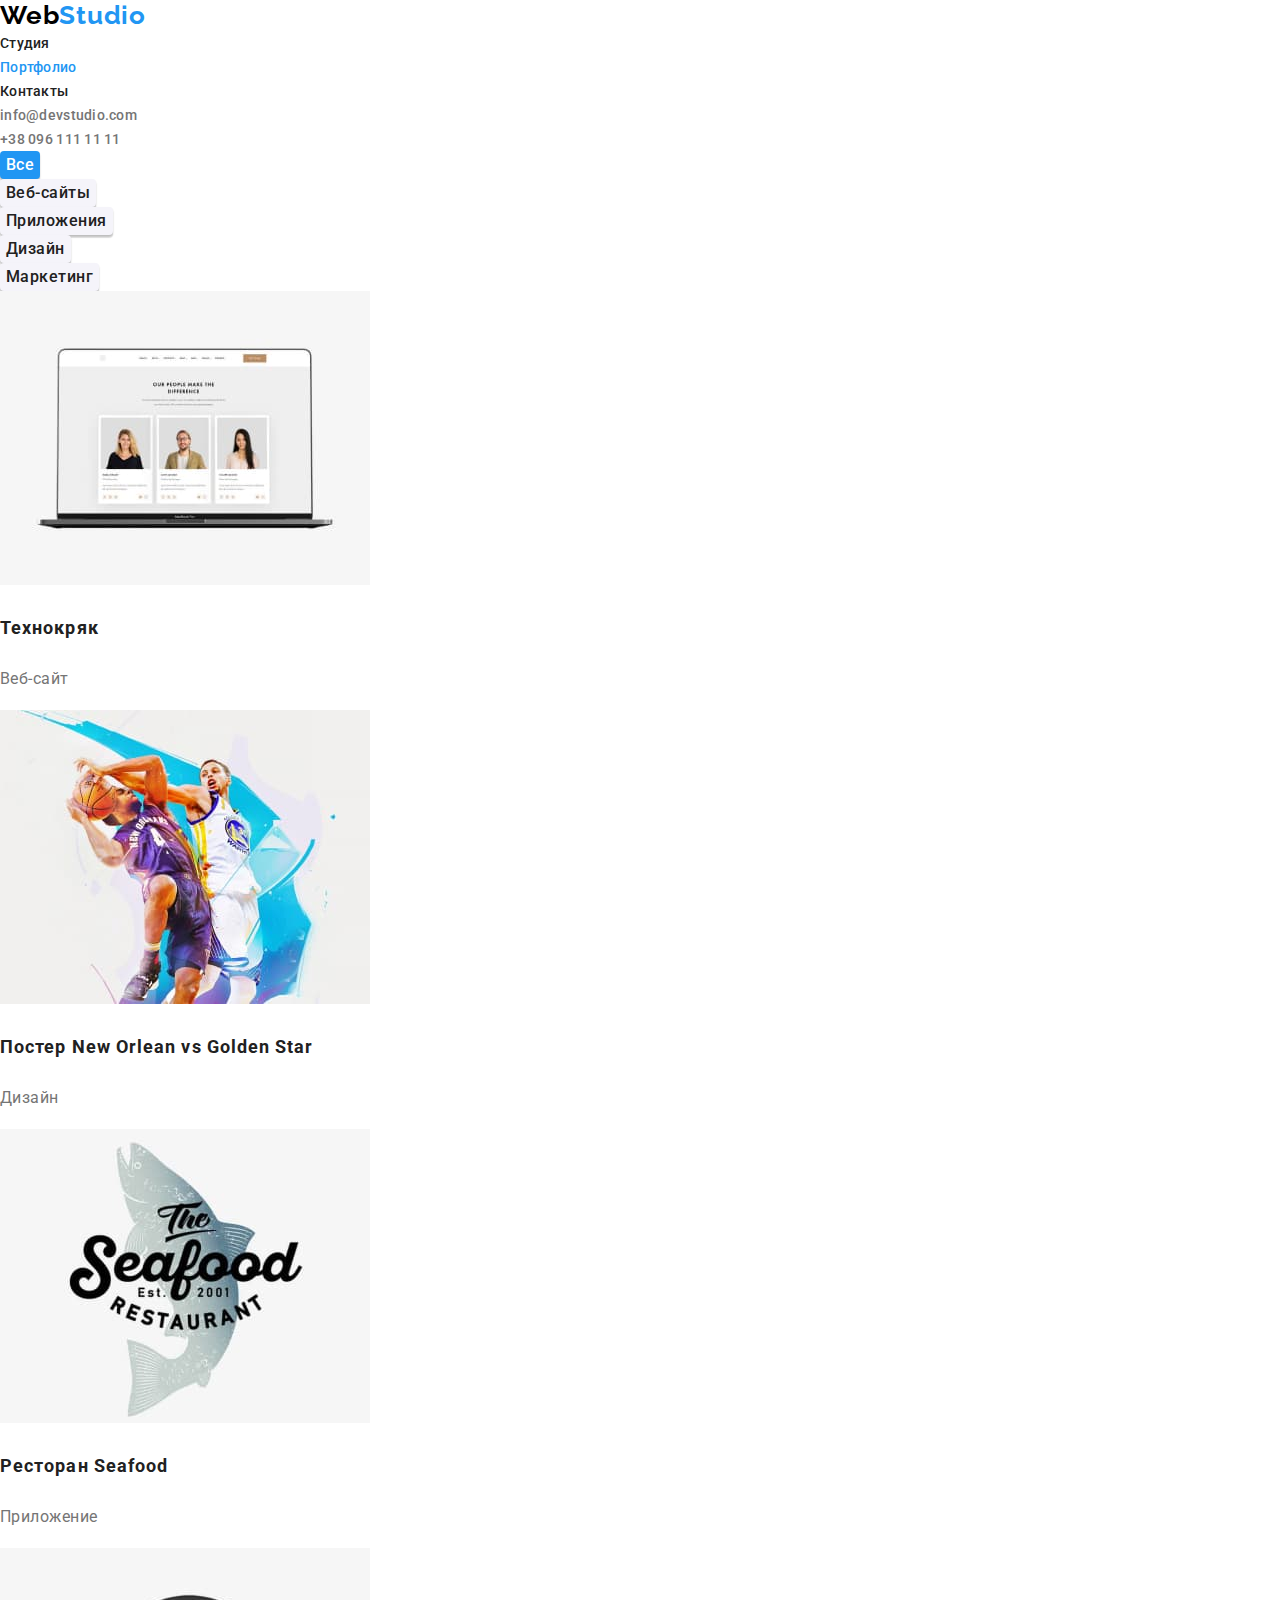
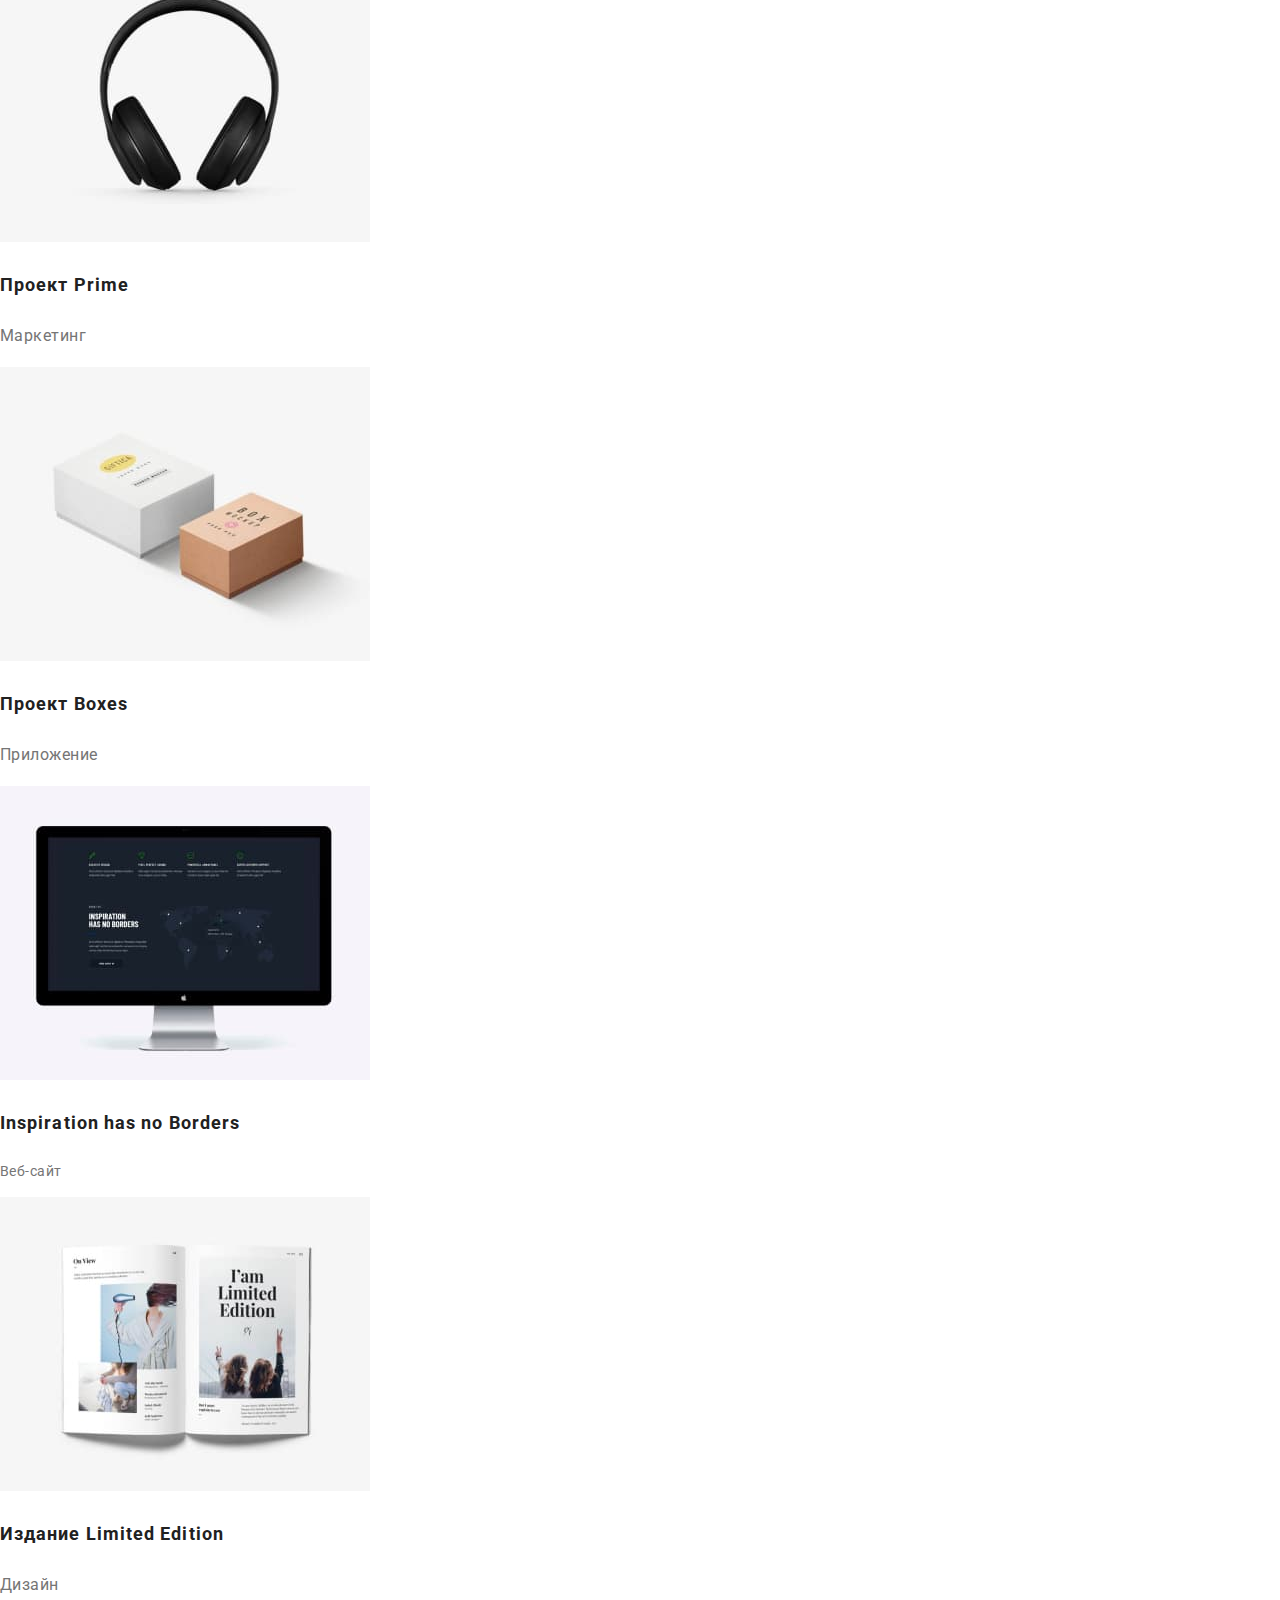
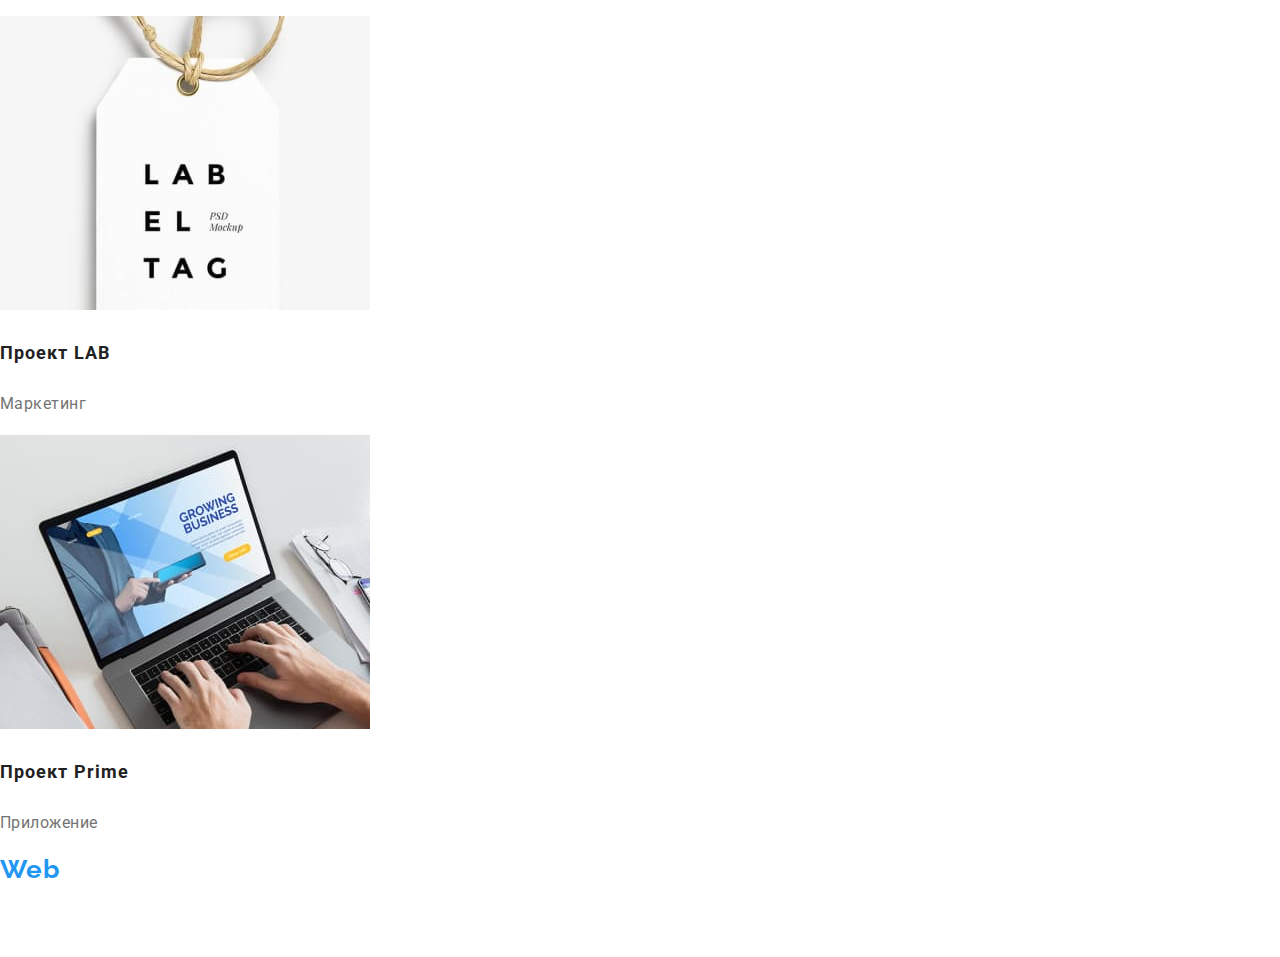
==== portfolio.html @ 8ea5a9e7 "додає файли html css jpg" ====
<!DOCTYPE html>
<html lang="ru">
  <head>
    <meta charset="UTF-8" />
    <title>Портфолио</title>
    <link
      href="https://fonts.googleapis.com/css2?family=Roboto:wght@400;500;700;900&family=Raleway:wght@700&display=fallback"
      rel="stylesheet"
    />
    <link rel="stylesheet" href="/css/normalize.css" />
    <link rel="stylesheet" href="./css/style.css" />
  </head>

  <body>
    <header>
      <nav>
        <a class="logo" href="index.html" lang="en"
          ><span class="logo-title">Web</span>Studio</a
        >
        <ul>
          <li><a class="link" href="index.html">Студия</a></li>
          <li>
            <a class="link current" href="portfolio.html">Портфолио</a>
          </li>
          <li><a class="link" href="#">Контакты</a></li>
        </ul>
      </nav>
      <ul>
        <li>
          <a class="link contacts" href="mailto:info@devstudio.com"
            >info@devstudio.com</a
          >
        </li>
        <li>
          <a class="link contacts" href="tel:+380961111111"
            >+38 096 111 11 11</a
          >
        </li>
      </ul>
    </header>
    <main>
      <h1 hidden id="portfolio">Портфолио</h1>
      <nav>
        <ul>
          <li><button type="button" class="button current">Все</button></li>
          <li><button type="button" class="button">Веб-сайты</button></li>
          <li><button type="button" class="button">Приложения</button></li>
          <li><button type="button" class="button">Дизайн</button></li>
          <li><button type="button" class="button">Маркетинг</button></li>
        </ul>
      </nav>
      <section>
        <h2 hidden id="all">Все</h2>
        <ul>
          <li>
            <img
              src="./img.portfolio/img1.jpg"
              width="370"
              height="294"
              alt="Монитор ноутбука с открытым веб-сайтом"
            />
            <h3 class="portfolio-title">Технокряк</h3>
            <p class="portfolio-description">Веб-сайт</p>
          </li>
          <li>
            <img
              src="img.portfolio/img2.jpg"
              width="370"
              height="294"
              alt="Два баскетболиста играют в баскетбол"
            />
            <h3 class="portfolio-title">Постер New Orlean vs Golden Star</h3>
            <p class="portfolio-description">Дизайн</p>
          </li>
          <li>
            <img
              src="img.portfolio/img3.jpg"
              width="370"
              height="294"
              alt="Надпись ''The seafood restaurant'' на фоне серой рыбы"
            />
            <h3 class="portfolio-title">Ресторан Seafood</h3>
            <p class="portfolio-description">Приложение</p>
          </li>
          <li>
            <img
              src="img.portfolio/img4.jpg"
              width="370"
              height="294"
              alt="Мониторные наушники"
            />
            <h3 class="portfolio-title">Проект Prime</h3>
            <p class="portfolio-description">Маркетинг</p>
          </li>
          <li>
            <img
              src="img.portfolio/img5.jpg"
              width="370"
              height="294"
              alt="Две небольших коробочки в 3d изображении"
            />
            <h3 class="portfolio-title">Проект Boxes</h3>
            <p class="portfolio-description">Приложение</p>
          </li>
          <li>
            <img
              src="img.portfolio/img6.jpg"
              width="370"
              height="294"
              alt="Монитор компьютера с открытым веб-сайтом"
            />
            <h3 class="portfolio-title">Inspiration has no Borders</h3>
            <p class="portfolion-description">Веб-сайт</p>
          </li>
          <li>
            <img
              src="img.portfolio/img7.jpg"
              width="370"
              height="294"
              alt="открытая книга с картинками"
            />
            <h3 class="portfolio-title">Издание Limited Edition</h3>
            <p class="portfolio-description">Дизайн</p>
          </li>
          <li>
            <img
              src="img.portfolio/img8.jpg"
              width="370"
              height="294"
              alt="Белый ярлык на веревке с надписью черными буквами ''LAB EL TAG PSD Mockup''"
            />
            <h3 class="portfolio-title">Проект LAB</h3>
            <p class="portfolio-description">Маркетинг</p>
          </li>
          <li>
            <img
              src="img.portfolio/img9.jpg"
              width="370"
              height="294"
              alt="Работа за ноутбуком, открытым на веб-сайте"
            />
            <h3 class="portfolio-title">Проект Prime</h3>
            <p class="portfolio-description">Приложение</p>
          </li>
        </ul>
      </section>
    </main>
    <footer class="footer-container">
      <a class="logo" href="index.html" lang="en"
        >Web<span class="logo-title-2">Studio</span></a
      >
      <address class="address-title">
        <ul>
          <li>
            <a
              class="address-link"
              href="https://www.google.com/maps/place/%D0%B1%D1%83%D0%BB%D1%8C%D0%B2%D0%B0%D1%80+%D0%9B%D0%B5%D1%81%D1%96+%D0%A3%D0%BA%D1%80%D0%B0%D1%97%D0%BD%D0%BA%D0%B8,+26,+%D0%9A%D0%B8%D1%97%D0%B2,+02000/@50.4265841,30.5361971,17z/data=!3m1!4b1!4m5!3m4!1s0x40d4cf0e033ecbe9:0x57a4dffefec77da0!8m2!3d50.4265807!4d30.5383858"
              target="_blank"
              rel="noopener noreferrer"
            >
              г. Киев, пр-т Леси Украинки, 26
            </a>
          </li>
          <li>
            <a class="contacts-link" href="mailto:info@example.com"
              >info@example.com</a
            >
          </li>
          <li>
            <a class="contacts-link" href="tel:+380991111111"
              >+38 099 111 11 11</a
            >
          </li>
        </ul>
      </address>
    </footer>
  </body>
</html>
---- css/style.css ----
:root {
  --white: #fff;
  --active: #2196f3;
  --dark-color: #212121;
  --main-color: #757575;
  --gray: rgba(255, 255, 255, 0.6);
  --black: #000000;
  --background-1: #2f303a;
  --background-2: #f5f4fa;
}

html {
  box-sizing: border-box;
}

*,
*::after,
*::before {
  box-sizing: inherit;
}

body {
  font-family: 'Roboto', sans-serif;
  color: var(--main-color);
  background-color: var(--white);
  font-weight: 400;
  font-size: 14px;
  line-height: 24px;
  letter-spacing: 0.03em;
}

ul {
  list-style: none;
  margin: 0;
  padding: 0;
}
.logo {
  font-family: 'Raleway', sans-serif;
  font-weight: bold;
  font-size: 26px;
  line-height: 31px;
  text-decoration: none;
  color: var(--active);
  letter-spacing: 0.03em;
  margin-right: 93px;
}
.logo-title {
  color: var(--black);
}

.logo-title-2 {
  color: var(--white);
}

.link {
  font-weight: 500;
  font-size: 14px;
  line-height: 16px;
  letter-spacing: 0.02em;
  text-decoration: none;
  color: var(--dark-color);
}

.link.contacts {
  color: var(--main-color);
}

.link:hover,
.link:focus,
.link.current {
  color: var(--active);
}

.container {
  width: 1200px;
  padding-left: 15px;
  padding-right: 15px;
  margin-right: auto;
  margin-left: auto;
}

.flexbox {
  display: flex;
}

.page-header {
  justify-content: flex-end;
  padding-bottom: 32px;
  padding-top: 32px;
}
.nav {
  align-items: center;
  margin-right: auto;
}

.menu-nav:not(:last-child) {
  margin-right: 50px;
}
.hero {
  background-color: var(--background-1);
  color: var(--white);
  text-align: center;
  letter-spacing: 0.06em;
}
.hero-title {
  font-weight: 900;
  font-size: 44px;
  line-height: 60px;
  text-transform: uppercase;
}

.link.button {
  color: var(--white);
  font-weight: 700;
  font-size: 16px;
  line-height: 30px;
  align-items: center;
  background-color: var(--active);
  border: 1px solid var(--active);
}

.section-title {
  color: var(--dark-color);
  font-weight: 700;
  font-size: 36px;
  line-height: 42px;
  text-align: center;
  letter-spacing: 0.03em;
}

.section-item {
  color: var(--dark-color);
  font-weight: 700;
  font-size: 14px;
  line-height: 16px;
  letter-spacing: 0.03em;
  text-transform: uppercase;
}

.section-our-team {
  background-color: var(--background-2);
  font-weight: 400;
  font-size: 16px;
  line-height: 19px;
  text-align: center;
  letter-spacing: 0.03em;
}

.our-team-title {
  font-weight: 500;
  font-size: 16px;
  color: var(--dark-color);
}

.footer-content {
  background-color: var(--background-1);
}

.address-title {
  font-style: normal;
  font-weight: 400;
  font-size: 14px;
  line-height: 24px;
  letter-spacing: 0.03em;
}
.address-link {
  color: var(--white);
  text-decoration: none;
}

.contacts-link {
  color: var(--gray);
  text-decoration: none;
}

.portfolio-title {
  font-weight: bold;
  font-size: 18px;
  line-height: 36px;
  letter-spacing: 0.06em;
  color: var(--dark-color);
}

.portfolio-description {
  font-weight: normal;
  font-size: 16px;
  line-height: 30px;
  letter-spacing: 0.03em;
}

.button {
  font-family: 'Roboto', sans-serif;
  font-weight: 500;
  font-size: 16px;
  line-height: 26px;
  text-align: center;
  letter-spacing: 0.03em;
  color: var(--dark-color);
  background-color: var(--background-2);
  border-radius: 4px;
  border-style: none;
  box-shadow: 0px 3px 1px rgba(0, 0, 0, 0.1), 0px 1px 2px rgba(0, 0, 0, 0.08),
    0px 2px 2px rgba(0, 0, 0, 0.12);
}

.button:hover,
.button:focus,
.button.current {
  background-color: var(--active);
  color: var(--white);
}
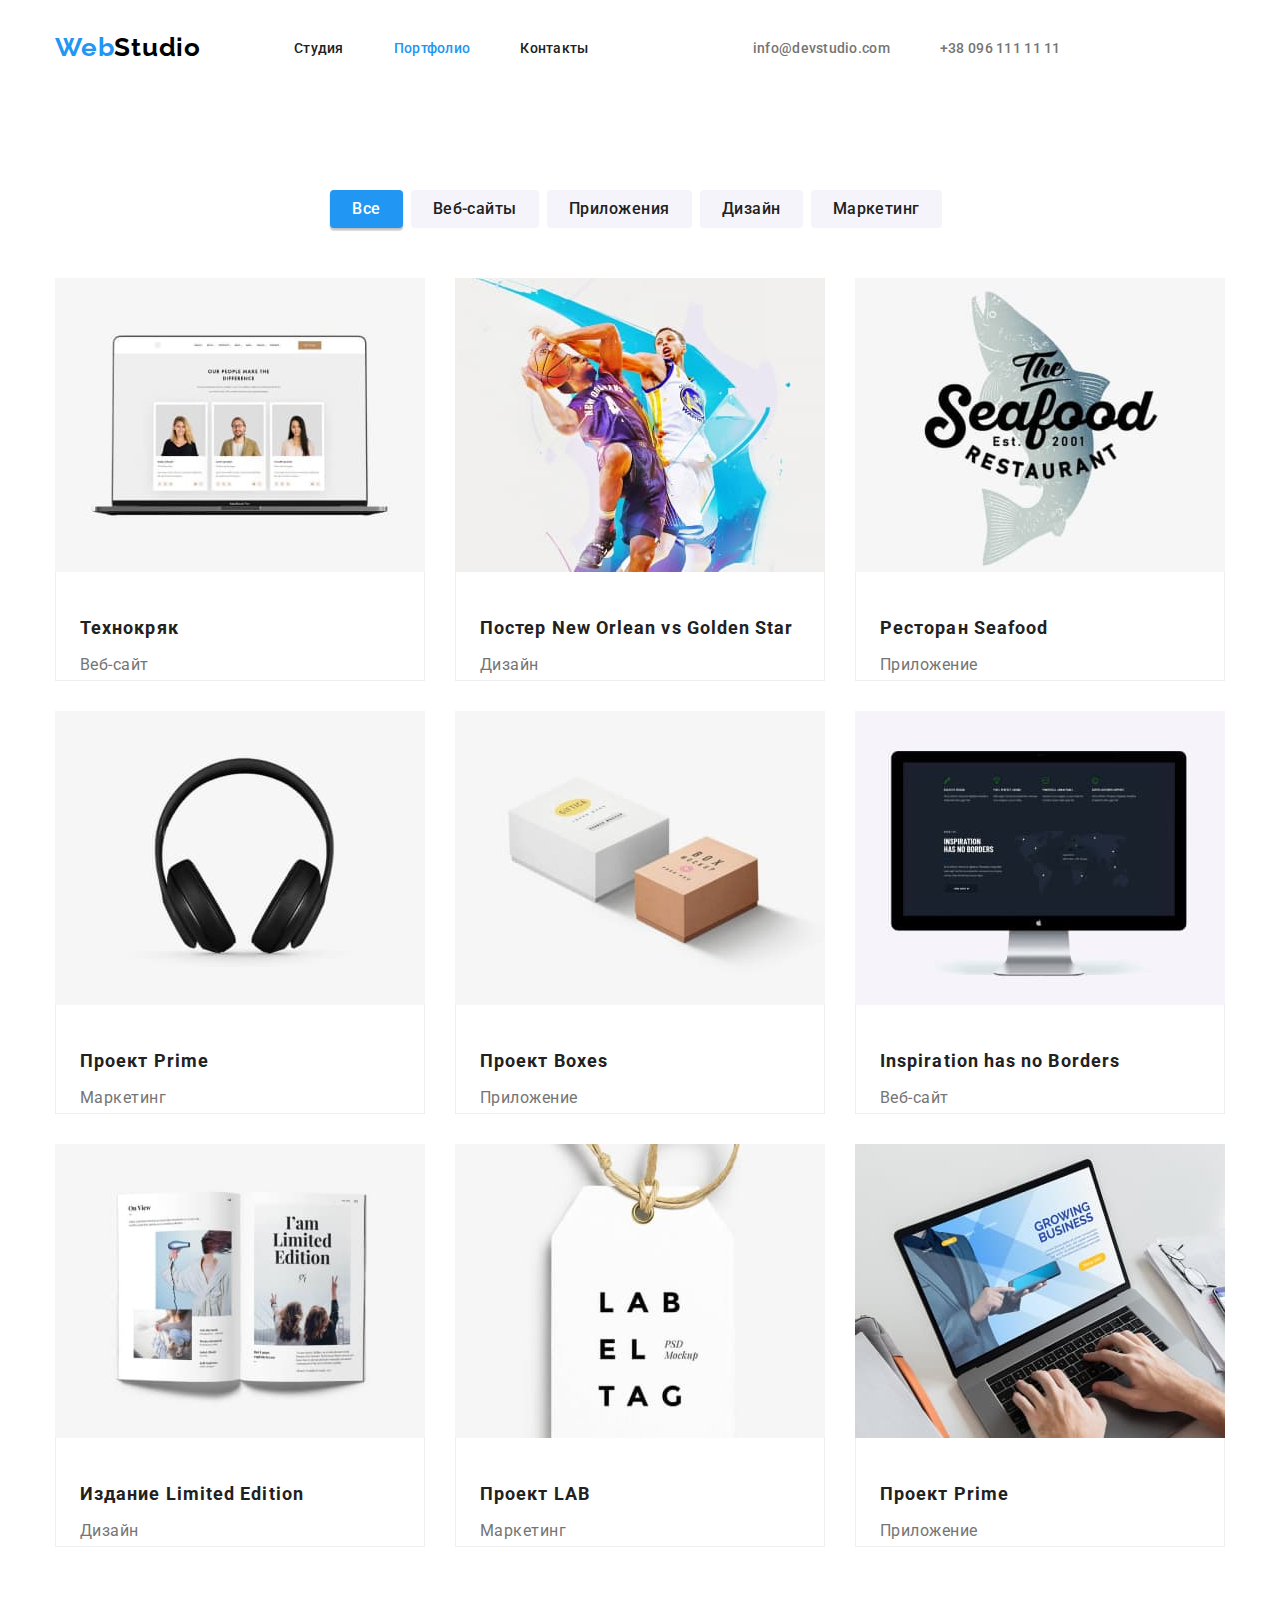
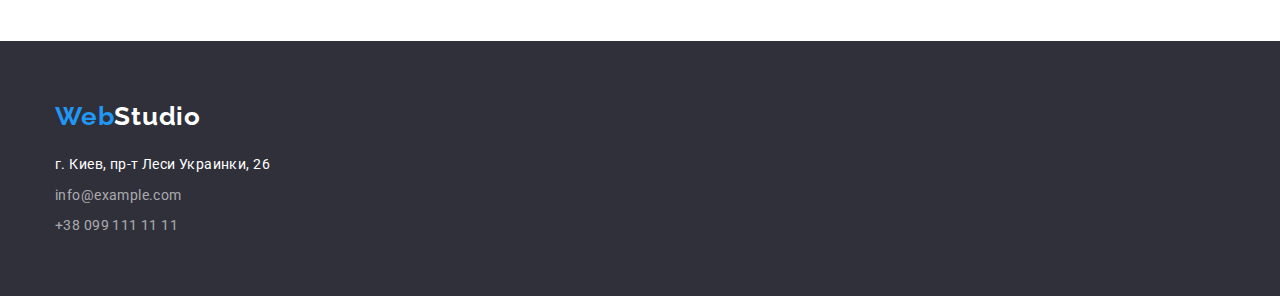
==== commit 9512db2b: "позиціонує файл портфоліо, редагує hero і футер у файлі index" ====
--- a/portfolio.html
+++ b/portfolio.html
@@ -12,167 +12,198 @@
   </head>
 
   <body>
-    <header>
-      <nav>
-        <a class="logo" href="index.html" lang="en"
-          ><span class="logo-title">Web</span>Studio</a
-        >
-        <ul>
-          <li><a class="link" href="index.html">Студия</a></li>
-          <li>
-            <a class="link current" href="portfolio.html">Портфолио</a>
-          </li>
-          <li><a class="link" href="#">Контакты</a></li>
-        </ul>
-      </nav>
-      <ul>
-        <li>
-          <a class="link contacts" href="mailto:info@devstudio.com"
-            >info@devstudio.com</a
+    <header class="page-header">
+      <div class="container flexbox">
+        <nav class="nav flexbox">
+          <a class="logo" href="index.html" lang="en"
+            >Web<span class="logo-title">Studio</span></a
           >
-        </li>
-        <li>
-          <a class="link contacts" href="tel:+380961111111"
-            >+38 096 111 11 11</a
-          >
-        </li>
-      </ul>
-    </header>
-    <main>
-      <h1 hidden id="portfolio">Портфолио</h1>
-      <nav>
-        <ul>
-          <li><button type="button" class="button current">Все</button></li>
-          <li><button type="button" class="button">Веб-сайты</button></li>
-          <li><button type="button" class="button">Приложения</button></li>
-          <li><button type="button" class="button">Дизайн</button></li>
-          <li><button type="button" class="button">Маркетинг</button></li>
-        </ul>
-      </nav>
-      <section>
-        <h2 hidden id="all">Все</h2>
-        <ul>
-          <li>
-            <img
-              src="./img.portfolio/img1.jpg"
-              width="370"
-              height="294"
-              alt="Монитор ноутбука с открытым веб-сайтом"
-            />
-            <h3 class="portfolio-title">Технокряк</h3>
-            <p class="portfolio-description">Веб-сайт</p>
-          </li>
-          <li>
-            <img
-              src="img.portfolio/img2.jpg"
-              width="370"
-              height="294"
-              alt="Два баскетболиста играют в баскетбол"
-            />
-            <h3 class="portfolio-title">Постер New Orlean vs Golden Star</h3>
-            <p class="portfolio-description">Дизайн</p>
-          </li>
-          <li>
-            <img
-              src="img.portfolio/img3.jpg"
-              width="370"
-              height="294"
-              alt="Надпись ''The seafood restaurant'' на фоне серой рыбы"
-            />
-            <h3 class="portfolio-title">Ресторан Seafood</h3>
-            <p class="portfolio-description">Приложение</p>
-          </li>
-          <li>
-            <img
-              src="img.portfolio/img4.jpg"
-              width="370"
-              height="294"
-              alt="Мониторные наушники"
-            />
-            <h3 class="portfolio-title">Проект Prime</h3>
-            <p class="portfolio-description">Маркетинг</p>
-          </li>
-          <li>
-            <img
-              src="img.portfolio/img5.jpg"
-              width="370"
-              height="294"
-              alt="Две небольших коробочки в 3d изображении"
-            />
-            <h3 class="portfolio-title">Проект Boxes</h3>
-            <p class="portfolio-description">Приложение</p>
-          </li>
-          <li>
-            <img
-              src="img.portfolio/img6.jpg"
-              width="370"
-              height="294"
-              alt="Монитор компьютера с открытым веб-сайтом"
-            />
-            <h3 class="portfolio-title">Inspiration has no Borders</h3>
-            <p class="portfolion-description">Веб-сайт</p>
-          </li>
-          <li>
-            <img
-              src="img.portfolio/img7.jpg"
-              width="370"
-              height="294"
-              alt="открытая книга с картинками"
-            />
-            <h3 class="portfolio-title">Издание Limited Edition</h3>
-            <p class="portfolio-description">Дизайн</p>
-          </li>
-          <li>
-            <img
-              src="img.portfolio/img8.jpg"
-              width="370"
-              height="294"
-              alt="Белый ярлык на веревке с надписью черными буквами ''LAB EL TAG PSD Mockup''"
-            />
-            <h3 class="portfolio-title">Проект LAB</h3>
-            <p class="portfolio-description">Маркетинг</p>
-          </li>
-          <li>
-            <img
-              src="img.portfolio/img9.jpg"
-              width="370"
-              height="294"
-              alt="Работа за ноутбуком, открытым на веб-сайте"
-            />
-            <h3 class="portfolio-title">Проект Prime</h3>
-            <p class="portfolio-description">Приложение</p>
-          </li>
-        </ul>
-      </section>
-    </main>
-    <footer class="footer-container">
-      <a class="logo" href="index.html" lang="en"
-        >Web<span class="logo-title-2">Studio</span></a
-      >
-      <address class="address-title">
-        <ul>
-          <li>
-            <a
-              class="address-link"
-              href="https://www.google.com/maps/place/%D0%B1%D1%83%D0%BB%D1%8C%D0%B2%D0%B0%D1%80+%D0%9B%D0%B5%D1%81%D1%96+%D0%A3%D0%BA%D1%80%D0%B0%D1%97%D0%BD%D0%BA%D0%B8,+26,+%D0%9A%D0%B8%D1%97%D0%B2,+02000/@50.4265841,30.5361971,17z/data=!3m1!4b1!4m5!3m4!1s0x40d4cf0e033ecbe9:0x57a4dffefec77da0!8m2!3d50.4265807!4d30.5383858"
-              target="_blank"
-              rel="noopener noreferrer"
-            >
-              г. Киев, пр-т Леси Украинки, 26
-            </a>
-          </li>
-          <li>
-            <a class="contacts-link" href="mailto:info@example.com"
-              >info@example.com</a
+          <ul class="flexbox">
+            <li class="menu-nav">
+              <a class="link" href="index.html">Студия</a>
+            </li>
+            <li class="menu-nav">
+              <a class="link current" href="portfolio.html">Портфолио</a>
+            </li>
+            <li class="menu-nav"><a class="link" href="#">Контакты</a></li>
+          </ul>
+        </nav>
+        <ul class="nav flexbox">
+          <li class="menu-nav">
+            <a class="link contacts" href="mailto:info@devstudio.com"
+              >info@devstudio.com</a
             >
           </li>
-          <li>
-            <a class="contacts-link" href="tel:+380991111111"
-              >+38 099 111 11 11</a
+          <li class="menu-nav">
+            <a class="link contacts" href="tel:+380961111111"
+              >+38 096 111 11 11</a
             >
           </li>
         </ul>
-      </address>
+      </div>
+    </header>
+    <main>
+      <section class="section">
+        <div class="container">
+          <h1 hidden id="portfolio">Портфолио</h1>
+          <nav>
+            <ul class="flexbox btn-menu">
+              <li><button type="button" class="button current">Все</button></li>
+              <li><button type="button" class="button">Веб-сайты</button></li>
+              <li><button type="button" class="button">Приложения</button></li>
+              <li><button type="button" class="button">Дизайн</button></li>
+              <li><button type="button" class="button">Маркетинг</button></li>
+            </ul>
+          </nav>
+          <h2 hidden id="all">Все</h2>
+          <ul class="flexbox card">
+            <li class="card-item">
+              <img
+                src="./img.portfolio/img1.jpg"
+                width="370"
+                height="294"
+                alt="Монитор ноутбука с открытым веб-сайтом"
+              />
+              <div class="title-position">
+                <h3 class="portfolio-title">Технокряк</h3>
+                <p class="portfolio-description">Веб-сайт</p>
+              </div>
+            </li>
+
+            <li class="card-item">
+              <img
+                src="img.portfolio/img2.jpg"
+                width="370"
+                height="294"
+                alt="Два баскетболиста играют в баскетбол"
+              />
+              <div class="title-position">
+                <h3 class="portfolio-title">
+                  Постер New Orlean vs Golden Star
+                </h3>
+                <p class="portfolio-description">Дизайн</p>
+              </div>
+            </li>
+            <li class="card-item">
+              <img
+                src="img.portfolio/img3.jpg"
+                width="370"
+                height="294"
+                alt="Надпись ''The seafood restaurant'' на фоне серой рыбы"
+              />
+              <div class="title-position">
+                <h3 class="portfolio-title">Ресторан Seafood</h3>
+                <p class="portfolio-description">Приложение</p>
+              </div>
+            </li>
+            <li class="card-item">
+              <img
+                src="img.portfolio/img4.jpg"
+                width="370"
+                height="294"
+                alt="Мониторные наушники"
+              />
+              <div class="title-position">
+                <h3 class="portfolio-title">Проект Prime</h3>
+                <p class="portfolio-description">Маркетинг</p>
+              </div>
+            </li>
+            <li class="card-item">
+              <img
+                src="img.portfolio/img5.jpg"
+                width="370"
+                height="294"
+                alt="Две небольших коробочки в 3d изображении"
+              />
+              <div class="title-position">
+                <h3 class="portfolio-title">Проект Boxes</h3>
+                <p class="portfolio-description">Приложение</p>
+              </div>
+            </li>
+            <li class="card-item">
+              <img
+                src="img.portfolio/img6.jpg"
+                width="370"
+                height="294"
+                alt="Монитор компьютера с открытым веб-сайтом"
+              />
+              <div class="title-position">
+                <h3 class="portfolio-title">Inspiration has no Borders</h3>
+                <p class="portfolio-description">Веб-сайт</p>
+              </div>
+            </li>
+            <li class="card-item">
+              <img
+                src="img.portfolio/img7.jpg"
+                width="370"
+                height="294"
+                alt="открытая книга с картинками"
+              />
+              <div class="title-position">
+                <h3 class="portfolio-title">Издание Limited Edition</h3>
+                <p class="portfolio-description">Дизайн</p>
+              </div>
+            </li>
+            <li class="card-item">
+              <img
+                src="img.portfolio/img8.jpg"
+                width="370"
+                height="294"
+                alt="Белый ярлык на веревке с надписью черными буквами ''LAB EL TAG PSD Mockup''"
+              />
+              <div class="title-position">
+                <h3 class="portfolio-title">Проект LAB</h3>
+                <p class="portfolio-description">Маркетинг</p>
+              </div>
+            </li>
+            <li class="card-item">
+              <img
+                src="img.portfolio/img9.jpg"
+                width="370"
+                height="294"
+                alt="Работа за ноутбуком, открытым на веб-сайте"
+              />
+              <div class="title-position">
+                <h3 class="portfolio-title">Проект Prime</h3>
+                <p class="portfolio-description">Приложение</p>
+              </div>
+            </li>
+          </ul>
+        </div>
+      </section>
+    </main>
+    <footer class="dark-bg">
+      <div class="container">
+        <div class="logo-position">
+          <a class="logo" href="index.html" lang="en"
+            >Web<span class="logo-title-2">Studio</span></a
+          >
+        </div>
+        <address class="address-title">
+          <ul>
+            <li>
+              <a
+                class="address-link"
+                href="https://www.google.com/maps/place/%D0%B1%D1%83%D0%BB%D1%8C%D0%B2%D0%B0%D1%80+%D0%9B%D0%B5%D1%81%D1%96+%D0%A3%D0%BA%D1%80%D0%B0%D1%97%D0%BD%D0%BA%D0%B8,+26,+%D0%9A%D0%B8%D1%97%D0%B2,+02000/@50.4265841,30.5361971,17z/data=!3m1!4b1!4m5!3m4!1s0x40d4cf0e033ecbe9:0x57a4dffefec77da0!8m2!3d50.4265807!4d30.5383858"
+                target="_blank"
+                rel="noopener noreferrer"
+              >
+                г. Киев, пр-т Леси Украинки, 26
+              </a>
+            </li>
+            <li class="contacts-position">
+              <a class="contacts-link" href="mailto:info@example.com"
+                >info@example.com</a
+              >
+            </li>
+            <li>
+              <a class="contacts-link" href="tel:+380991111111"
+                >+38 099 111 11 11</a
+              >
+            </li>
+          </ul>
+        </address>
+      </div>
     </footer>
   </body>
 </html>
--- a/css/style.css
+++ b/css/style.css
@@ -85,9 +85,11 @@
 
 .page-header {
   justify-content: flex-end;
+  align-items: center;
   padding-bottom: 32px;
   padding-top: 32px;
 }
+
 .nav {
   align-items: center;
   margin-right: auto;
@@ -97,26 +99,63 @@
   margin-right: 50px;
 }
 .hero {
-  background-color: var(--background-1);
+  max-width: 700px;
   color: var(--white);
   text-align: center;
   letter-spacing: 0.06em;
+  margin-right: auto;
+  margin-left: auto;
 }
 .hero-title {
   font-weight: 900;
   font-size: 44px;
   line-height: 60px;
   text-transform: uppercase;
-}
-
-.link.button {
+  padding-top: 200px;
+  padding-bottom: 30px;
+  margin: 0px;
+}
+
+.btn {
   color: var(--white);
   font-weight: 700;
   font-size: 16px;
   line-height: 30px;
+  background-color: var(--active);
   align-items: center;
-  background-color: var(--active);
-  border: 1px solid var(--active);
+  text-align: center;
+  letter-spacing: 0.06em;
+  box-shadow: 0px 4px 4px rgba(0, 0, 0, 0.15);
+  border-radius: 4px;
+  border-style: none;
+  padding: 10px 32px;
+  margin-bottom: 200px;
+}
+
+.section {
+  padding-top: 95px;
+  padding-bottom: 94px;
+}
+.our-adv {
+  padding-bottom: 0px;
+}
+
+.item:not(:last-child) {
+  margin-right: 30px;
+}
+
+img {
+  display: block;
+  max-width: 100%;
+  height: auto;
+}
+
+.list-adv {
+  width: calc((100% - 3 * 30px) / 4);
+}
+
+.description {
+  margin: 0px;
 }
 
 .section-title {
@@ -126,6 +165,8 @@
   line-height: 42px;
   text-align: center;
   letter-spacing: 0.03em;
+  margin-bottom: 50px;
+  margin-top: 0px;
 }
 
 .section-item {
@@ -135,9 +176,11 @@
   line-height: 16px;
   letter-spacing: 0.03em;
   text-transform: uppercase;
-}
-
-.section-our-team {
+  margin-bottom: 10px;
+  margin-top: 0px;
+}
+
+.our-team {
   background-color: var(--background-2);
   font-weight: 400;
   font-size: 16px;
@@ -146,31 +189,84 @@
   letter-spacing: 0.03em;
 }
 
+.foto-team {
+  background-color: var(--white);
+  width: calc((100% - 3 * 30px) / 4);
+}
+
 .our-team-title {
   font-weight: 500;
   font-size: 16px;
   color: var(--dark-color);
-}
-
-.footer-content {
+  margin-top: 30px;
+  margin-bottom: 10px;
+}
+
+.position {
+  margin-top: 0;
+  margin-bottom: 30px;
+}
+
+.dark-bg {
   background-color: var(--background-1);
+}
+
+.logo-position {
+  padding-top: 60px;
+  padding-bottom: 20px;
 }
 
 .address-title {
   font-style: normal;
-  font-weight: 400;
-  font-size: 14px;
+  width: calc((100% - 3 * 30px) / 4);
+  line-height: 21px;
+  padding-bottom: 60px;
+}
+
+.address-link {
+  color: var(--white);
+  text-decoration: none;
   line-height: 24px;
-  letter-spacing: 0.03em;
-}
-.address-link {
-  color: var(--white);
-  text-decoration: none;
+}
+
+.contacts-position {
+  margin-top: 9px;
+  margin-bottom: 9px;
 }
 
 .contacts-link {
   color: var(--gray);
   text-decoration: none;
+}
+
+.btn-menu {
+  justify-content: center;
+}
+
+.card {
+  margin-top: 50px;
+  flex-wrap: wrap;
+}
+
+.card-item {
+  flex-basis: calc((100% - 2 * 30px) / 3);
+  margin-right: 30px;
+  margin-bottom: 30px;
+}
+
+.card-item:nth-child(3n) {
+  margin-right: 0;
+}
+
+.card-item:nth-last-child(-n + 4) {
+  margin-bottom: 0;
+}
+
+.title-position {
+  border: 0.5px solid #eeeeee;
+  border-top: none;
+  padding-top: 20px;
+  padding-left: 24px;
 }
 
 .portfolio-title {
@@ -179,6 +275,7 @@
   line-height: 36px;
   letter-spacing: 0.06em;
   color: var(--dark-color);
+  margin-bottom: 4px;
 }
 
 .portfolio-description {
@@ -186,6 +283,7 @@
   font-size: 16px;
   line-height: 30px;
   letter-spacing: 0.03em;
+  margin: 0;
 }
 
 .button {
@@ -199,8 +297,8 @@
   background-color: var(--background-2);
   border-radius: 4px;
   border-style: none;
-  box-shadow: 0px 3px 1px rgba(0, 0, 0, 0.1), 0px 1px 2px rgba(0, 0, 0, 0.08),
-    0px 2px 2px rgba(0, 0, 0, 0.12);
+  padding: 6px 22px;
+  margin-right: 8px;
 }
 
 .button:hover,
@@ -208,4 +306,6 @@
 .button.current {
   background-color: var(--active);
   color: var(--white);
-}
+  box-shadow: 0px 3px 1px rgba(0, 0, 0, 0.1), 0px 1px 2px rgba(0, 0, 0, 0.08),
+    0px 2px 2px rgba(0, 0, 0, 0.12);
+}
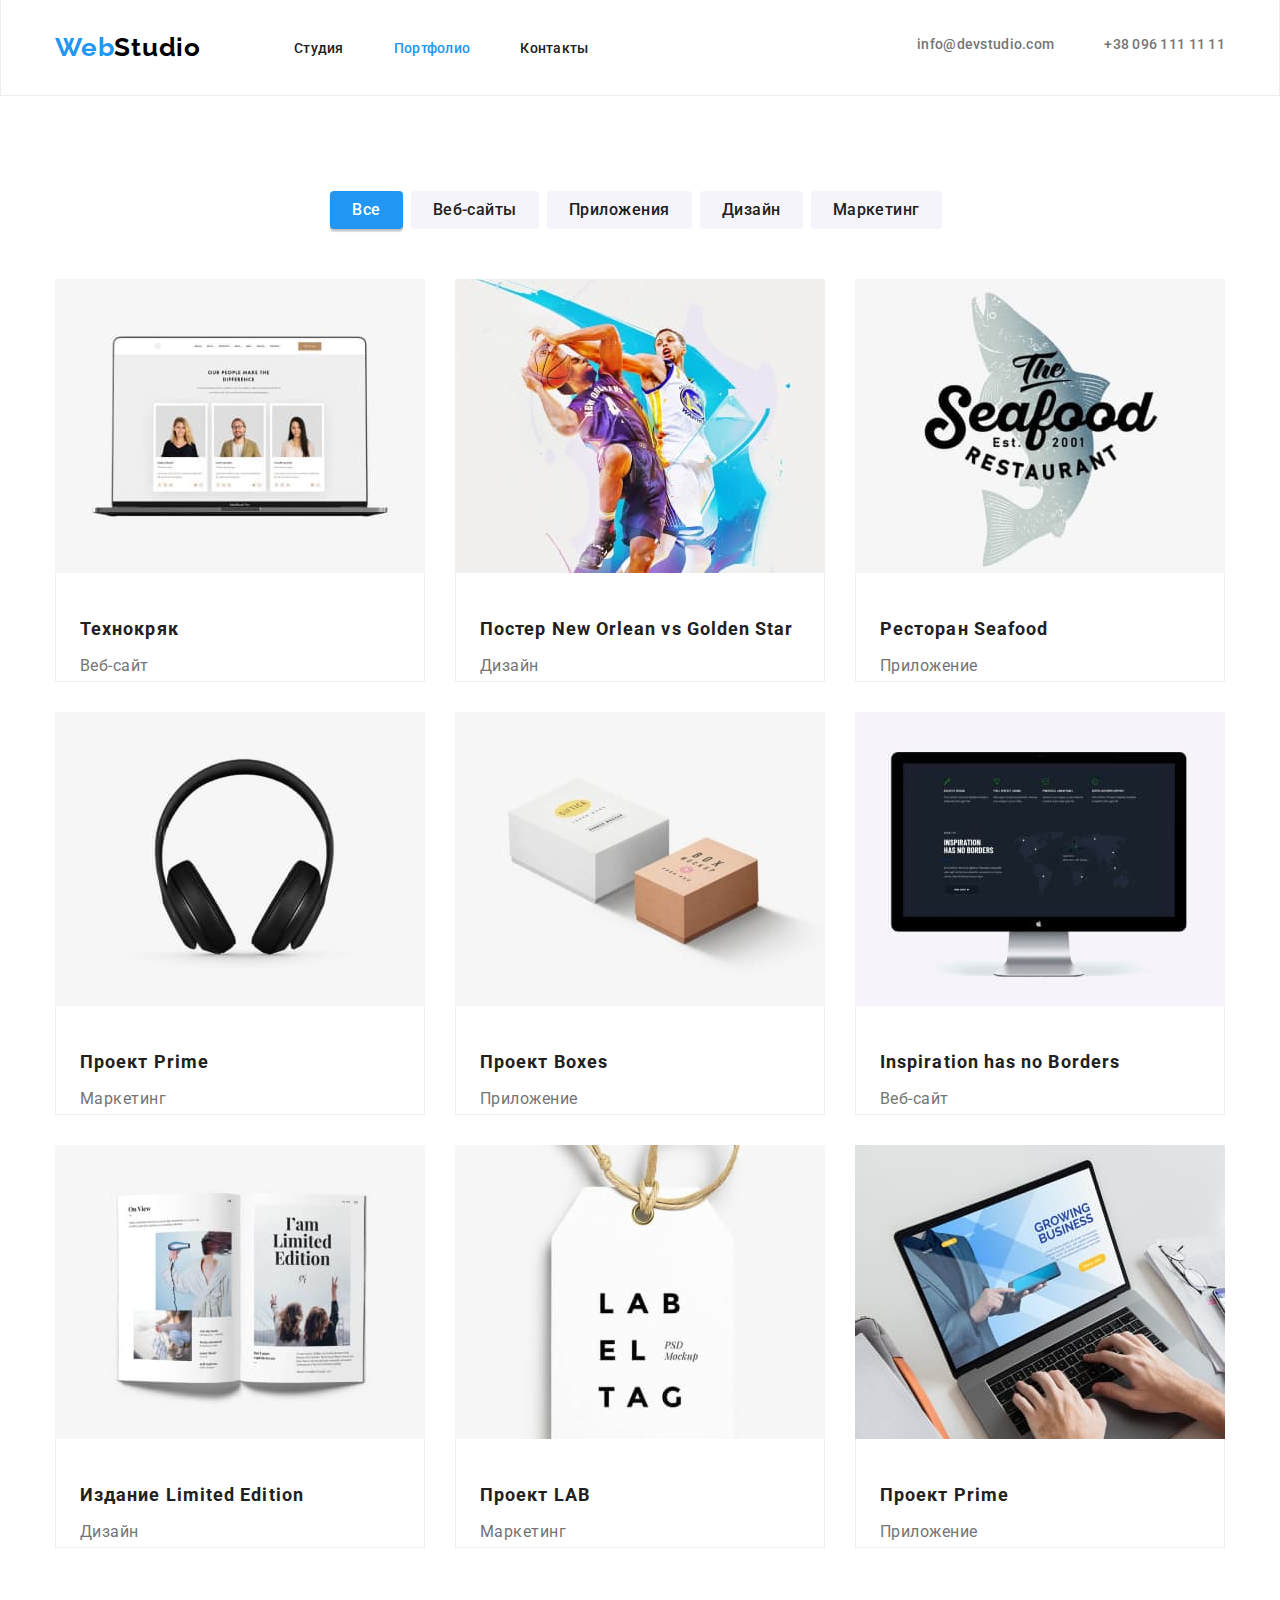
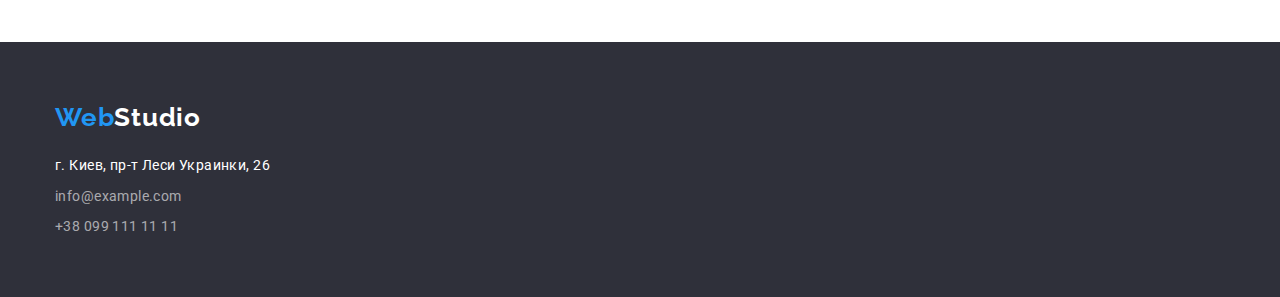
==== commit c9beb849: "редагує секції у hero і футері, додає рамку у хедері в портфоліо" ====
--- a/portfolio.html
+++ b/portfolio.html
@@ -12,7 +12,7 @@
   </head>
 
   <body>
-    <header class="page-header">
+    <header class="page-header border">
       <div class="container flexbox">
         <nav class="nav flexbox">
           <a class="logo" href="index.html" lang="en"
@@ -28,7 +28,7 @@
             <li class="menu-nav"><a class="link" href="#">Контакты</a></li>
           </ul>
         </nav>
-        <ul class="nav flexbox">
+        <ul class="flexbox">
           <li class="menu-nav">
             <a class="link contacts" href="mailto:info@devstudio.com"
               >info@devstudio.com</a
@@ -172,13 +172,11 @@
         </div>
       </section>
     </main>
-    <footer class="dark-bg">
+    <footer class="footer-section dark-bg">
       <div class="container">
-        <div class="logo-position">
-          <a class="logo" href="index.html" lang="en"
-            >Web<span class="logo-title-2">Studio</span></a
-          >
-        </div>
+        <a class="logo" href="index.html" lang="en"
+          >Web<span class="logo-title-2">Studio</span></a
+        >
         <address class="address-title">
           <ul>
             <li>
--- a/css/style.css
+++ b/css/style.css
@@ -98,6 +98,12 @@
 .menu-nav:not(:last-child) {
   margin-right: 50px;
 }
+
+.section-hero {
+  padding-top: 200px;
+  padding-bottom: 200px;
+}
+
 .hero {
   max-width: 700px;
   color: var(--white);
@@ -111,9 +117,8 @@
   font-size: 44px;
   line-height: 60px;
   text-transform: uppercase;
-  padding-top: 200px;
-  padding-bottom: 30px;
-  margin: 0px;
+  margin-bottom: 30px;
+  margin-top: 0px;
 }
 
 .btn {
@@ -129,7 +134,6 @@
   border-radius: 4px;
   border-style: none;
   padding: 10px 32px;
-  margin-bottom: 200px;
 }
 
 .section {
@@ -211,16 +215,16 @@
   background-color: var(--background-1);
 }
 
-.logo-position {
+.footer-section {
   padding-top: 60px;
-  padding-bottom: 20px;
+  padding-bottom: 60px;
 }
 
 .address-title {
   font-style: normal;
   width: calc((100% - 3 * 30px) / 4);
   line-height: 21px;
-  padding-bottom: 60px;
+  margin-top: 20px;
 }
 
 .address-link {
@@ -237,6 +241,11 @@
 .contacts-link {
   color: var(--gray);
   text-decoration: none;
+}
+
+.border {
+  border: 1px solid #eeeeee;
+  border-top: none;
 }
 
 .btn-menu {
@@ -263,7 +272,7 @@
 }
 
 .title-position {
-  border: 0.5px solid #eeeeee;
+  border: 1px solid #eeeeee;
   border-top: none;
   padding-top: 20px;
   padding-left: 24px;
